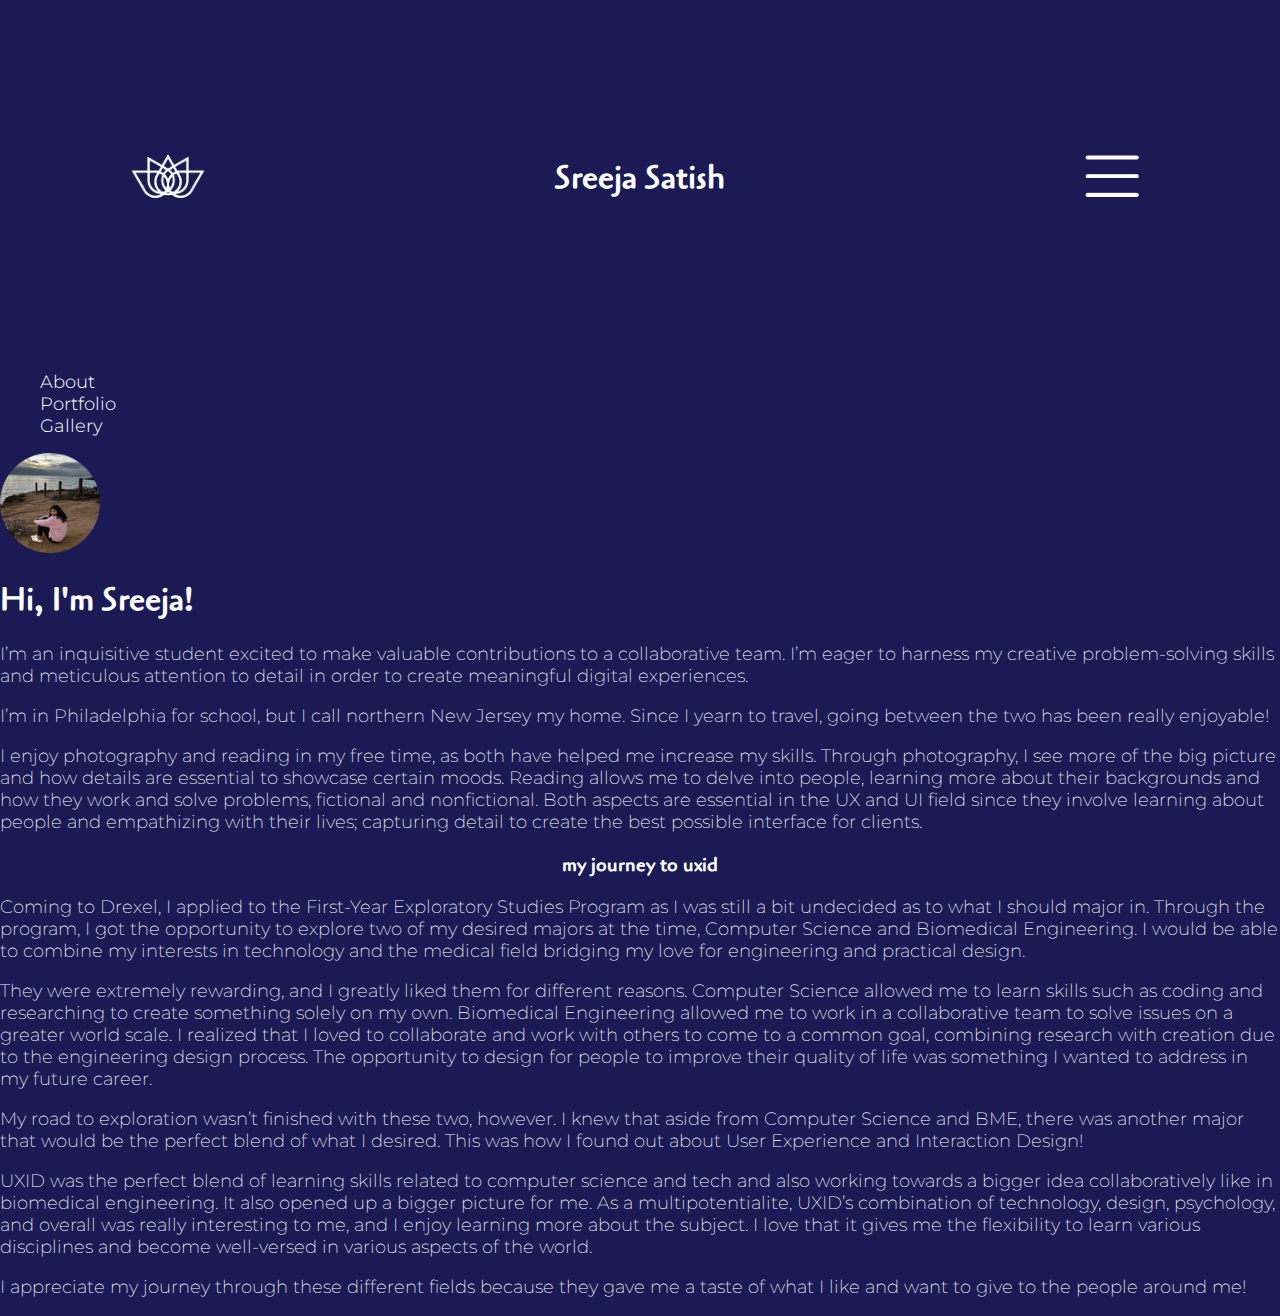
==== about.html @ dd95d483 "edit html and css" ====
<!DOCTYPE html>
<html lang="en">
<head>
    <meta charset="UTF-8">
    <meta name="viewport" content="width=device-width, initial-scale=1.0">
    <title>Sreeja Satish</title>
    <link rel="shortcut icon" type="image/png" href="images/lined_lotus.png">
    <link rel="stylesheet" href="styles.css">
</head>
<body>
    <header>
        <nav>
            <div class="navigation">
                <a href="index.html" class="logo"><img src="images/lined_lotus.png" alt="sreeja_logo" width="80" height="80"></a>
                <h1 class="header"> Sreeja Satish </h1>
                <a href="#menu" class="navigation-button"><img src="images/burger_menu.png" alt="burger button" width="80" height="80"></a>
            </div>
            <div class="hamburger">
                <ul class="nav-menu">
                    <li class="page"><a href="about.html"> About </a></li>
                    <li class="page"><a href="portfolio.html"> Portfolio </a></li>
                    <li class="page"><a href="gallery.html"> Gallery </a></li>
                </ul>
            </div>
        </nav>
    </header>
    <main>
        <div>
            <img class="me" src="images/sree!.webp" alt="it's me!" width="100">
        </div>

        <h1 class="hi"> Hi, I'm Sreeja! </h1>

        <!-- make things less word heavy and more readable later on-->
        <div class="content">
            <p>
                I’m an inquisitive student excited to make valuable contributions to a collaborative team. I’m eager to harness my creative problem-solving skills and meticulous attention to detail in order to create meaningful digital experiences.
            </p>
            <p>
                I’m in Philadelphia for school, but I call northern New Jersey my home. Since I yearn to travel, going between the two has been really enjoyable!
            </p>
            <p>
                I enjoy photography and reading in my free time, as both have helped me increase my skills. Through photography, I see more of the big picture and how details are essential to showcase certain moods. Reading allows me to delve into people, learning more about their backgrounds and how they work and solve problems, fictional and nonfictional. Both aspects are essential in the UX and UI field since they involve learning about people and empathizing with their lives; capturing detail to create the best possible interface for clients.
            </p>
        </div>
            <h3 class="call-to-action">my journey to uxid</h3>
        <!-- how can I make this into a class without having to change every paragraph?
        adjust the class of the div itself i.e. content-->
        <div class="content">
            <p>
                    Coming to Drexel, I applied to the First-Year Exploratory Studies Program as I was still a bit undecided as to what I should major in. Through the program, I got the opportunity to explore two of my desired majors at the time, Computer Science and Biomedical Engineering. I would be able to combine my interests in technology and the medical field bridging my love for engineering and practical design. 
                </p>
                <p>
                    They were extremely rewarding, and I greatly liked them for different reasons. Computer Science allowed me to learn skills such as coding and researching to create something solely on my own. Biomedical Engineering allowed me to work in a collaborative team to solve issues on a greater world scale. I realized that I loved to collaborate and work with others to come to a common goal, combining research with creation due to the engineering design process. The opportunity to design for people to improve their quality of life was something I wanted to address in my future career.
                </p>
                <p>
                    My road to exploration wasn’t finished with these two, however. I knew that aside from Computer Science and BME, there was another major that would be the perfect blend of what I desired. This was how I found out about User Experience and Interaction Design!
                </p>
                <p>
                    UXID was the perfect blend of learning skills related to computer science and tech and also working towards a bigger idea collaboratively like in biomedical engineering. It also opened up a bigger picture for me.
                    As a multipotentialite, UXID’s combination of technology, design, psychology, and overall was really interesting to me, and I enjoy learning more about the subject. I love that it gives me the flexibility to learn various disciplines and become well-versed in various aspects of the world.
                </p>
                <p>
                    I appreciate my journey through these different fields because they gave me a taste of what I like and want to give to the people around me!
                </p>
        </div>
    </main>
    
        
        <!-- Picture, things I like to do/ you can find me, talking about home etc, journey to uxid & links plus resume (?)-->
</body>
</html>
---- styles.css ----
@font-face {
    font-family: 'montserrat';
    src: url('fonts/Montserrat-VariableFont_wght.ttf'), format('truetype'), 
    url('fonts/montserrat-variablefont_wght-webfont.woff2'), format('woff2');
    font-weight: 100 900;
    font-style: normal;
}
@font-face {
    font-family: 'calluna';
    src: url('fonts/Calluna-Regular.otf'), format('opentype');
    font-weight: 100 900;
    font-style: normal;
}

@font-face {
    font-family: 'catamaran';
    src: url('fonts/Catamaran-VariableFont_wght.ttf'), format('truetype');
    font-weight: 100 900;
    font-style: normal;
}

@font-face {
    font-family: 'cagliostro';
    src: url('fonts/Cagliostro-Regular.ttf') format('truetype');
    font-weight: normal;
    font-style: normal;
}

:root {
    --indigo:#1B1A54;
    --white:#FFFFFF;
    --periwinkle: #556AD8;
    --fuschia: #9C1857;
    --montserrat: 'montserrat', 'Trebuchet MS', 'Lucida Sans Unicode', 'Lucida Grande', 'Lucida Sans', Arial, sans-serif;
    --catamaran: 'catamaran', 'calluna', 'Trebuchet MS', 'Lucida Sans Unicode', 'Lucida Grande', 'Lucida Sans', Arial, sans-serif;
    --cagliostro: 'cagliostro', 'calluna', 'Trebuchet MS', 'Lucida Sans Unicode', 'Lucida Grande', 'Lucida Sans', Arial, sans-serif;

}

.page {
    font-family: var(--montserrat);
    font-weight: 300;
    font-size: 18px;
    text-decoration: none;
    list-style: none;
}


a{
    text-decoration: none;
    color: #FFFFFF;
}

a:hover{
    color: var(--periwinkle);
}

.header {
    color: #FFF;
    font-family: var(--cagliostro);
    font-size: xx-large; /* pixel convert*/
    margin-left: 10%;
    margin-right: 10%;
    padding: 5%;
}

body{
    margin: 0;
    font-family: var(--montserrat);
    font-weight: 100;
    background-color: var(--indigo);

    color: #FFFFFF;
}



h1{
    font-family: var(--cagliostro);
    font-size: 600;
}

h2{
    font-family: var(--cagliostro);
    font-size: 300;
}

.call-to-action{
    font-family: var(--cagliostro);
}

h4, h3 {
    font-family: var(--cagliostro);
    font-weight: 300;
    /* display: flex; */
}

p {
    font-family: var(--montserrat);
    font-weight: 200;
    font-size: 18px;
}

.subtitle {
    font-family: var(--montserrat);
    font-weight: 300;
    display: flex;
    margin: 0 10%;
}

.call-to-action {
    font-weight:800;
    margin: 10 auto;
    text-align: center;
}

.navigation{
    color: #FFF;
    height: 11vh;
    list-style: none;
    margin: 0 auto;
    margin-bottom: 0;
    padding: 10%;
    text-align: center;
    margin-left: 0%;
    display: flex;
    align-items: center;
    justify-content: space-between;
}


.case-study-title{
    font-family: var(--cagliostro);
    text-align: center;
    font-size: 20px;
    margin-top: 10%;
    margin-bottom: 15%;
}

.case-study-images{
    height: auto;
    width: 100%;
    margin-bottom: 5%;
    margin-top: 5%;
}

.project {
    color: #FFF;
    margin-top: 20%;
    max-width: 100vw;
    padding-top: 0rem;
    text-align: center;
    width: 100%;
}

.footer{
    background-color: var(--fuschia);
    text-align: center;
    margin-top: 20%;
    padding: 10%;
}



/* mobile */
@media screen and (min-width: 0px) and (max-width:767px)

/* tablet */
@media screen and (min-width: 0px) and (max-width:767px)

/* desktop */
@media screen and (min-width: 0px) and (max-width:767px)


    /* and (min-width:600 px){} */

    /* Mobile styles */
@media screen and (min-width: 0px) and (max-width: 767px) {
    html {
        font-size: 16px;
        line-height: 28px;
    }
    h1 {
        font-size: 30px;
    }
    h2 {
        font-size: 24px;
        line-height: 33px;
    }
    h3 {
        font-size: 20px;
        line-height: 33px;
    }
    h4 {
        font-size: 18px;
    }
    .button {
        font-size: 1rem;
        line-height: 24px;
    }
    caption {
        font-size: 16px;
    }
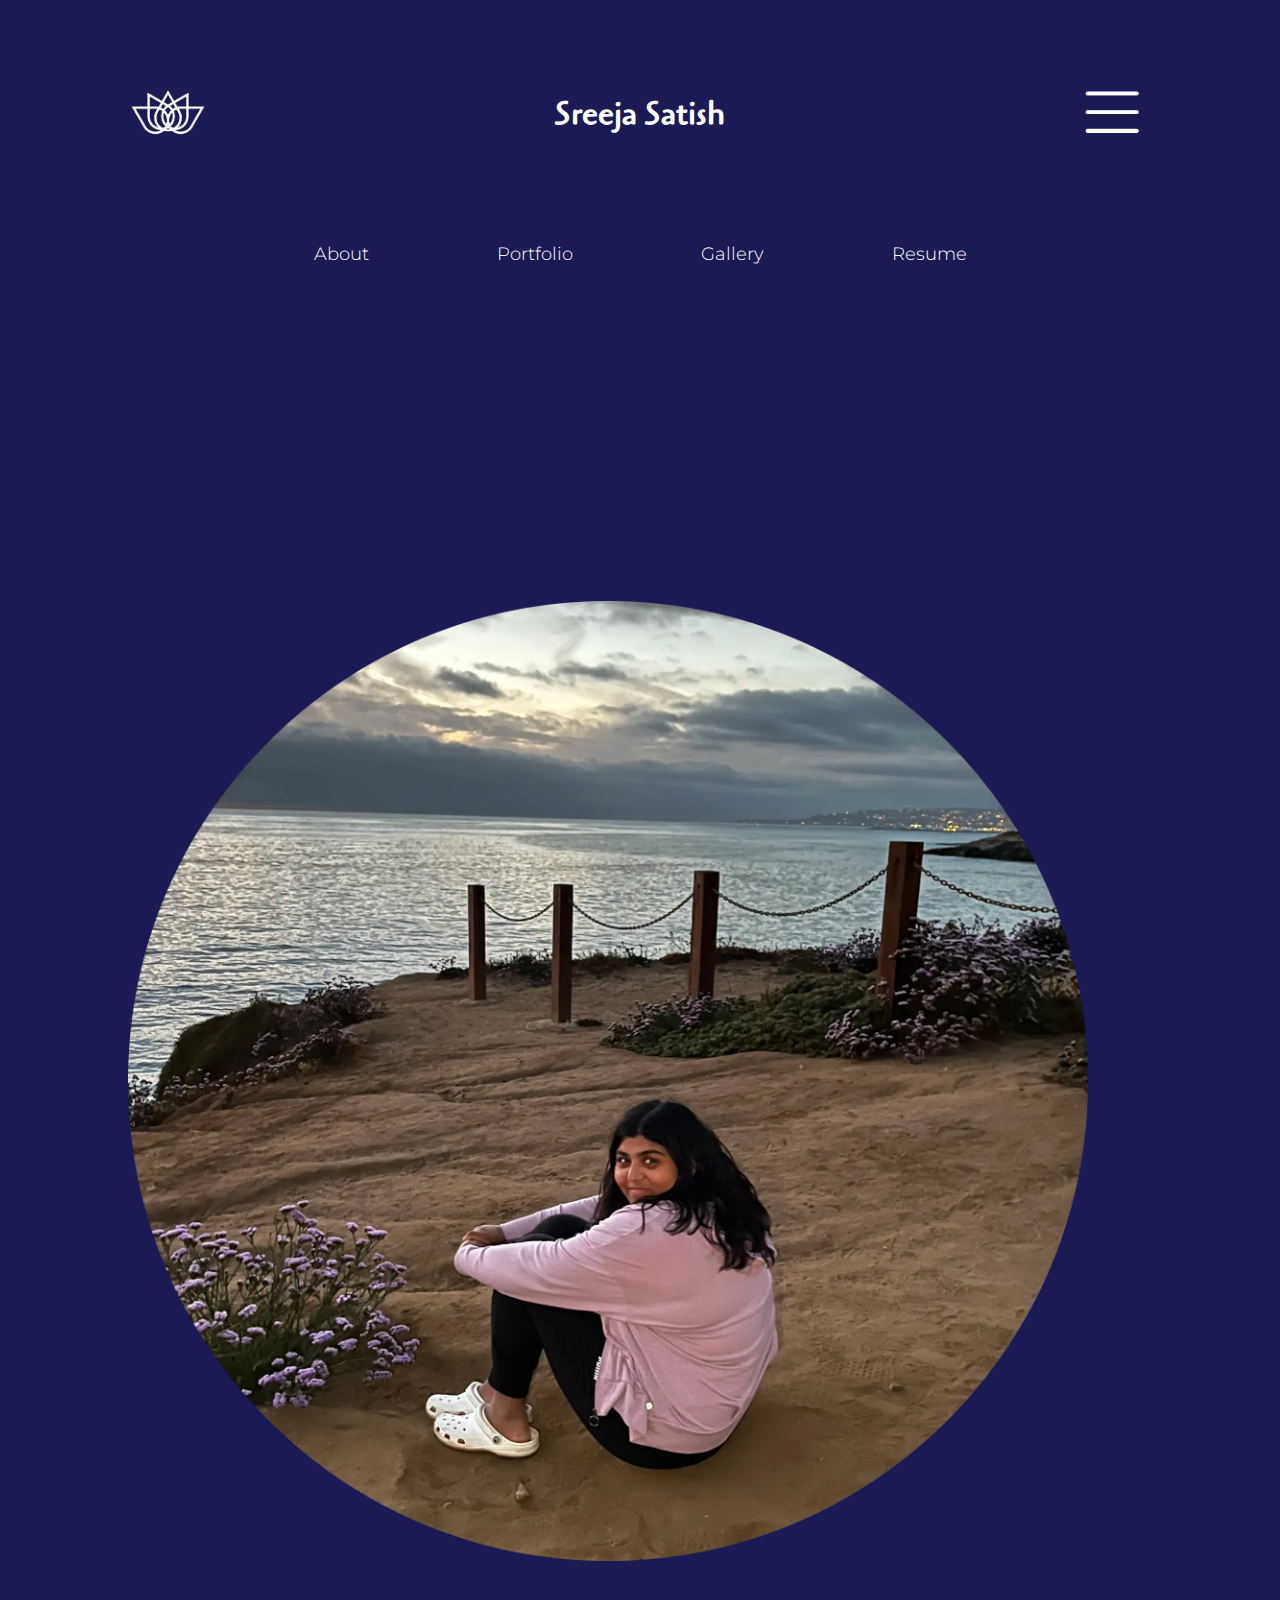
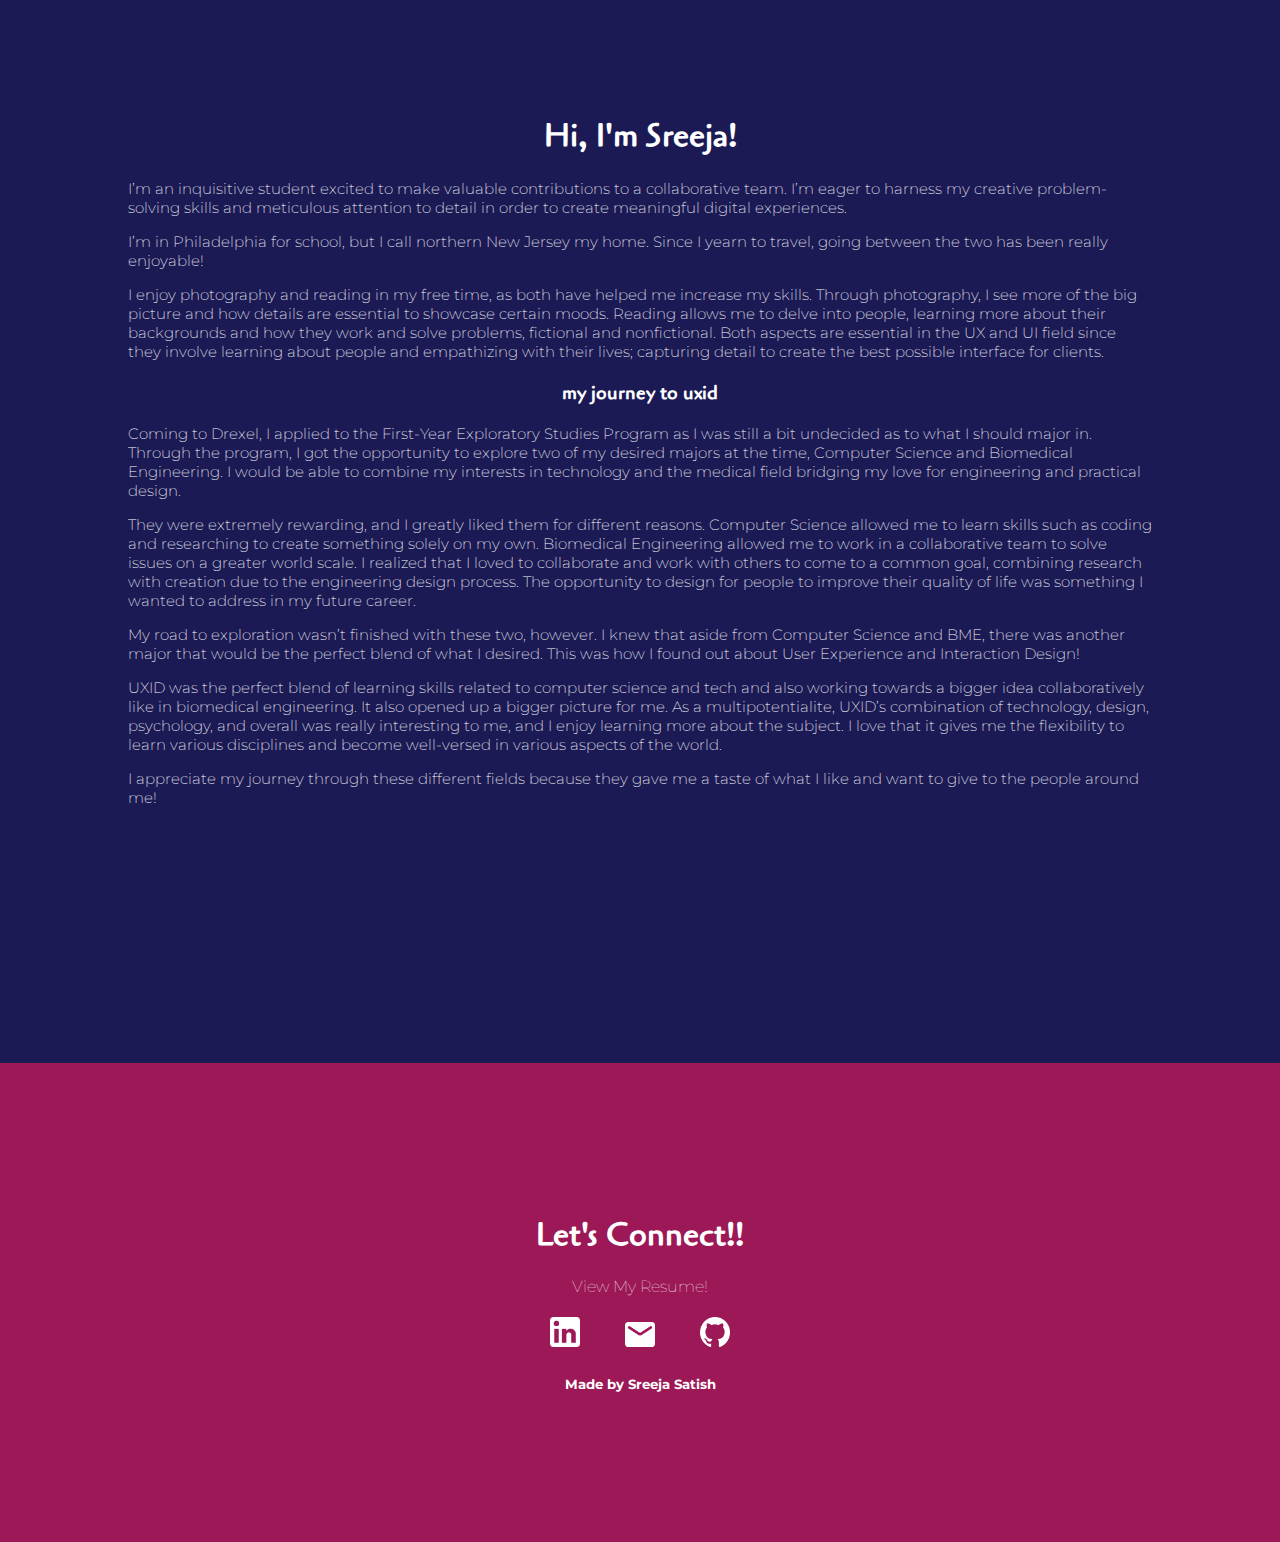
==== commit 8471f908: "change images" ====
--- a/about.html
+++ b/about.html
@@ -4,32 +4,34 @@
     <meta charset="UTF-8">
     <meta name="viewport" content="width=device-width, initial-scale=1.0">
     <title>Sreeja Satish</title>
-    <link rel="shortcut icon" type="image/png" href="images/lined_lotus.png">
+    <link rel="shortcut icon" type="image/webp" href="images/lined_lotus.webp">
     <link rel="stylesheet" href="styles.css">
 </head>
 <body>
     <header>
         <nav>
             <div class="navigation">
-                <a href="index.html" class="logo"><img src="images/lined_lotus.png" alt="sreeja_logo" width="80" height="80"></a>
+                <a href="index.html" class="logo"><img src="images/lined_lotus.webp" alt="sreeja_logo" width="80" height="80"></a>
                 <h1 class="header"> Sreeja Satish </h1>
-                <a href="#menu" class="navigation-button"><img src="images/burger_menu.png" alt="burger button" width="80" height="80"></a>
+                <a href="#menu" class="navigation-button"><img src="images/burger_menu.webp" alt="burger button" width="80" height="80"></a>
+                <!-- fix burger button nav -->
             </div>
             <div class="hamburger">
                 <ul class="nav-menu">
                     <li class="page"><a href="about.html"> About </a></li>
                     <li class="page"><a href="portfolio.html"> Portfolio </a></li>
                     <li class="page"><a href="gallery.html"> Gallery </a></li>
+                    <li class="page"><a href="resume.html"> Resume </a></li>
                 </ul>
             </div>
         </nav>
     </header>
     <main>
         <div>
-            <img class="me" src="images/sree!.webp" alt="it's me!" width="100">
+            <img class="me" src="images/sree!.webp" alt="it's me!" width="250">
         </div>
 
-        <h1 class="hi"> Hi, I'm Sreeja! </h1>
+        <h1 class="content" id="hi"> Hi, I'm Sreeja! </h1>
 
         <!-- make things less word heavy and more readable later on-->
         <div class="content">
@@ -65,7 +67,22 @@
                 </p>
         </div>
     </main>
-    
+    <footer class="footer">
+        <h1>Let's Connect!!</h1>
+        <a href="resume.html"> View My Resume! </a>
+        <h4>
+            <a href="https://www.linkedin.com/in/sreejasatish/" class="icons" target="_blank">
+                <img alt="LinkedIn icon" src="images/linkedin_icon.webp" width="30" height="30">
+            </a>
+            <a href="mailto:sreeja.satish@drexel.edu" class="icons" target="_blank">
+                <img alt="Email Icon" src="images/mail_icon.webp" width="30" height="25">
+            </a>
+            <a href="https://github.com/sreejas36" class="icons" target="_blank">
+                <img alt="Github Icon" src="images/github_icon.webp" width="30" height="30">
+            </a>
+        </h4>
+        <h5 class="copyright"> Made by Sreeja Satish </h5>
+    </footer>
         
         <!-- Picture, things I like to do/ you can find me, talking about home etc, journey to uxid & links plus resume (?)-->
 </body>
--- a/styles.css
+++ b/styles.css
@@ -51,9 +51,12 @@
     color: #FFFFFF;
 }
 
-a:hover{
-    color: var(--periwinkle);
-}
+/* a:hover{
+    color: var(--white);
+    background-color: var(--periwinkle);
+    padding: 7px;
+    border-radius: 30px;
+} */
 
 .header {
     color: #FFF;
@@ -61,9 +64,20 @@
     font-size: xx-large; /* pixel convert*/
     margin-left: 10%;
     margin-right: 10%;
-    padding: 5%;
-}
-
+    /* padding: 5%; */
+}
+
+.projects {
+    color: #FFF;
+    font-family: var(--cagliostro);
+    font-size: xx-large; /* pixel convert*/
+    margin-left: 10%;
+    margin-right: 10%;
+}
+
+html{
+    margin: 0;
+}
 body{
     margin: 0;
     font-family: var(--montserrat);
@@ -98,7 +112,7 @@
 p {
     font-family: var(--montserrat);
     font-weight: 200;
-    font-size: 18px;
+    font-size: 15px;
 }
 
 .subtitle {
@@ -108,26 +122,68 @@
     margin: 0 10%;
 }
 
+.icons {
+    padding: 2%;
+}
+
 .call-to-action {
     font-weight:800;
     margin: 10 auto;
     text-align: center;
+}
+
+nav{
+    margin: 0;
 }
 
 .navigation{
     color: #FFF;
     height: 11vh;
     list-style: none;
-    margin: 0 auto;
-    margin-bottom: 0;
-    padding: 10%;
-    text-align: center;
-    margin-left: 0%;
+    /* margin: 0; */
+    /* padding: 10%; */
+    margin-top: 5%;
+    margin-left: 10%;
+    margin-right: 10%;
+    text-align: center;
     display: flex;
     align-items: center;
     justify-content: space-between;
 }
 
+.nav-menu{
+    display: flex;
+    justify-content: center;
+    padding:0
+}
+
+.me {
+    align-items: center;
+    padding: 10%;
+    margin-top: 10%;
+    width: 75%;
+}
+
+.hamburger{
+    margin: 0;
+}
+
+.page{
+    padding: 5%;
+}
+
+.button {
+    background-color:#B0355F;
+    border: none;
+    border-radius: 55px;
+    cursor: pointer;
+    font-family: 'montserrat', 'Trebuchet MS', 'Lucida Sans Unicode', 'Lucida Grande', 'Lucida Sans', Arial, sans-serif;
+    margin: .5rem .5rem;
+    padding: 17px 20px;
+    border: #B0355F;
+    align-items: center;
+    justify-content: center;
+}
 
 .case-study-title{
     font-family: var(--cagliostro);
@@ -153,6 +209,28 @@
     width: 100%;
 }
 
+.project-page{
+    margin-left: 10%;
+    margin-right: 10%;
+    max-width: 100vh;
+}
+
+.project-p {
+    color: #FFF;
+    margin-left: 10%;
+    margin-right: 10%;
+    max-width: 100vh;
+}
+
+.content{
+    margin-left: 10%;
+    margin-right: 10%;
+}
+
+#hi{
+    text-align: center;
+}
+
 .footer{
     background-color: var(--fuschia);
     text-align: center;
@@ -160,44 +238,167 @@
     padding: 10%;
 }
 
-
-
-/* mobile */
-@media screen and (min-width: 0px) and (max-width:767px)
-
-/* tablet */
-@media screen and (min-width: 0px) and (max-width:767px)
-
-/* desktop */
-@media screen and (min-width: 0px) and (max-width:767px)
-
-
+/*tablet screen*/
+@media (min-width: 768px) {
+    .greeting {
+        max-width: 100%; 
+    }
+
+    .rounded-box {
+        max-width: 90%; 
+    }
+
+
+    .introduction {
+        display: grid;
+        grid-template-columns: repeat(2, 1fr);
+    }
+
+    .resume-grid {
+        display:grid;
+        grid-template-columns: repeat(2, 1fr);
+    }
+
+    .case-study-title{
+        padding: 5%;
+    }
+    .case-study{
+        display: grid;
+        grid-template-columns: repeat(2, 1fr);
+        max-width: 70%;
+        justify-content: space-between;
+        margin: auto;
+    }
+
+    .nav-menu ul {
+        flex-direction: row; 
+        display: flex;
+        margin: auto;
+    }
+}
+/*desktop screen*/
+@media (min-width: 1000px) {
+    .greeting {
+        max-width: 100%; 
+    }
+
+    .rounded-box {
+        max-width: 90%; 
+    }
+
+
+    .introduction {
+        display: grid;
+        grid-template-columns: repeat(2, 1fr);
+    }
+
+    .resume-grid {
+        display:grid;
+        grid-template-columns: repeat(2, 1fr);
+    }
+
+    .case-study-title{
+        padding: 5%;
+    }
+    .case-study{
+        display: grid;
+        grid-template-columns: repeat(3, 1fr);
+        max-width: 80%;
+        justify-content: space-between;
+        margin: auto;
+    }
+
+    .nav-menu ul {
+        flex-direction: row; 
+        display: flex;
+        margin: auto;
+    }
+}
+
+@media screen and (min-width: 768px) {
+    .navigation {
+        display: flex;
+        margin-right: 10%
+    }
+
+    .nav-wrapper {
+        display: flex;
+        justify-content: flex-end;
+        width: 100%;
+        background-color: var(--main-background); 
+    }
+}
     /* and (min-width:600 px){} */
 
-    /* Mobile styles */
-@media screen and (min-width: 0px) and (max-width: 767px) {
-    html {
-        font-size: 16px;
-        line-height: 28px;
-    }
-    h1 {
-        font-size: 30px;
-    }
-    h2 {
-        font-size: 24px;
-        line-height: 33px;
-    }
-    h3 {
-        font-size: 20px;
-        line-height: 33px;
-    }
-    h4 {
-        font-size: 18px;
-    }
-    .button {
-        font-size: 1rem;
-        line-height: 24px;
-    }
-    caption {
-        font-size: 16px;
-    }+
+
+    @media screen and (min-width: 576px) {
+        .button-container {
+            flex-direction: row; /* Buttons will be in a row on screens wider than 576px */
+            justify-content: center; /* Centers the buttons horizontally */
+        }
+
+        /*media queries*/ 
+/* large screens - base off tablet */
+@media (min-width: 452px) {
+    .introduction-blurb {
+        max-width: 80%;
+        text-align: center;
+        color: #EBEBEB; 
+        text-align:center;
+
+    }
+
+    .rounded-box {
+        max-width: 80%; 
+    }
+
+    footer h3 {
+        font-size: 1rem; 
+    }
+
+    .nav-buttons ul li a {
+        display: inline-block;
+    }
+
+
+    .introduction-image {
+        
+    }
+
+}
+
+/*medium screen*/
+@media (min-width: 768px) {
+    .introduction-blurb {
+        max-width: 90%; 
+    }
+
+    .rounded-box {
+        max-width: 90%; 
+    }
+
+    footer h3 {
+        font-size: 0.9rem; 
+    }
+
+    .introduction {
+        display: grid;
+        grid-template-columns: repeat(2, 1fr);
+    }
+
+    .resume-grid {
+        display:grid;
+        grid-template-columns: repeat(2, 1fr);
+    }
+
+    .nav-buttons {
+        display: flex; 
+    }
+
+    .nav-buttons ul {
+        flex-direction: row; 
+        display: flex;
+        margin: auto;
+    }
+}